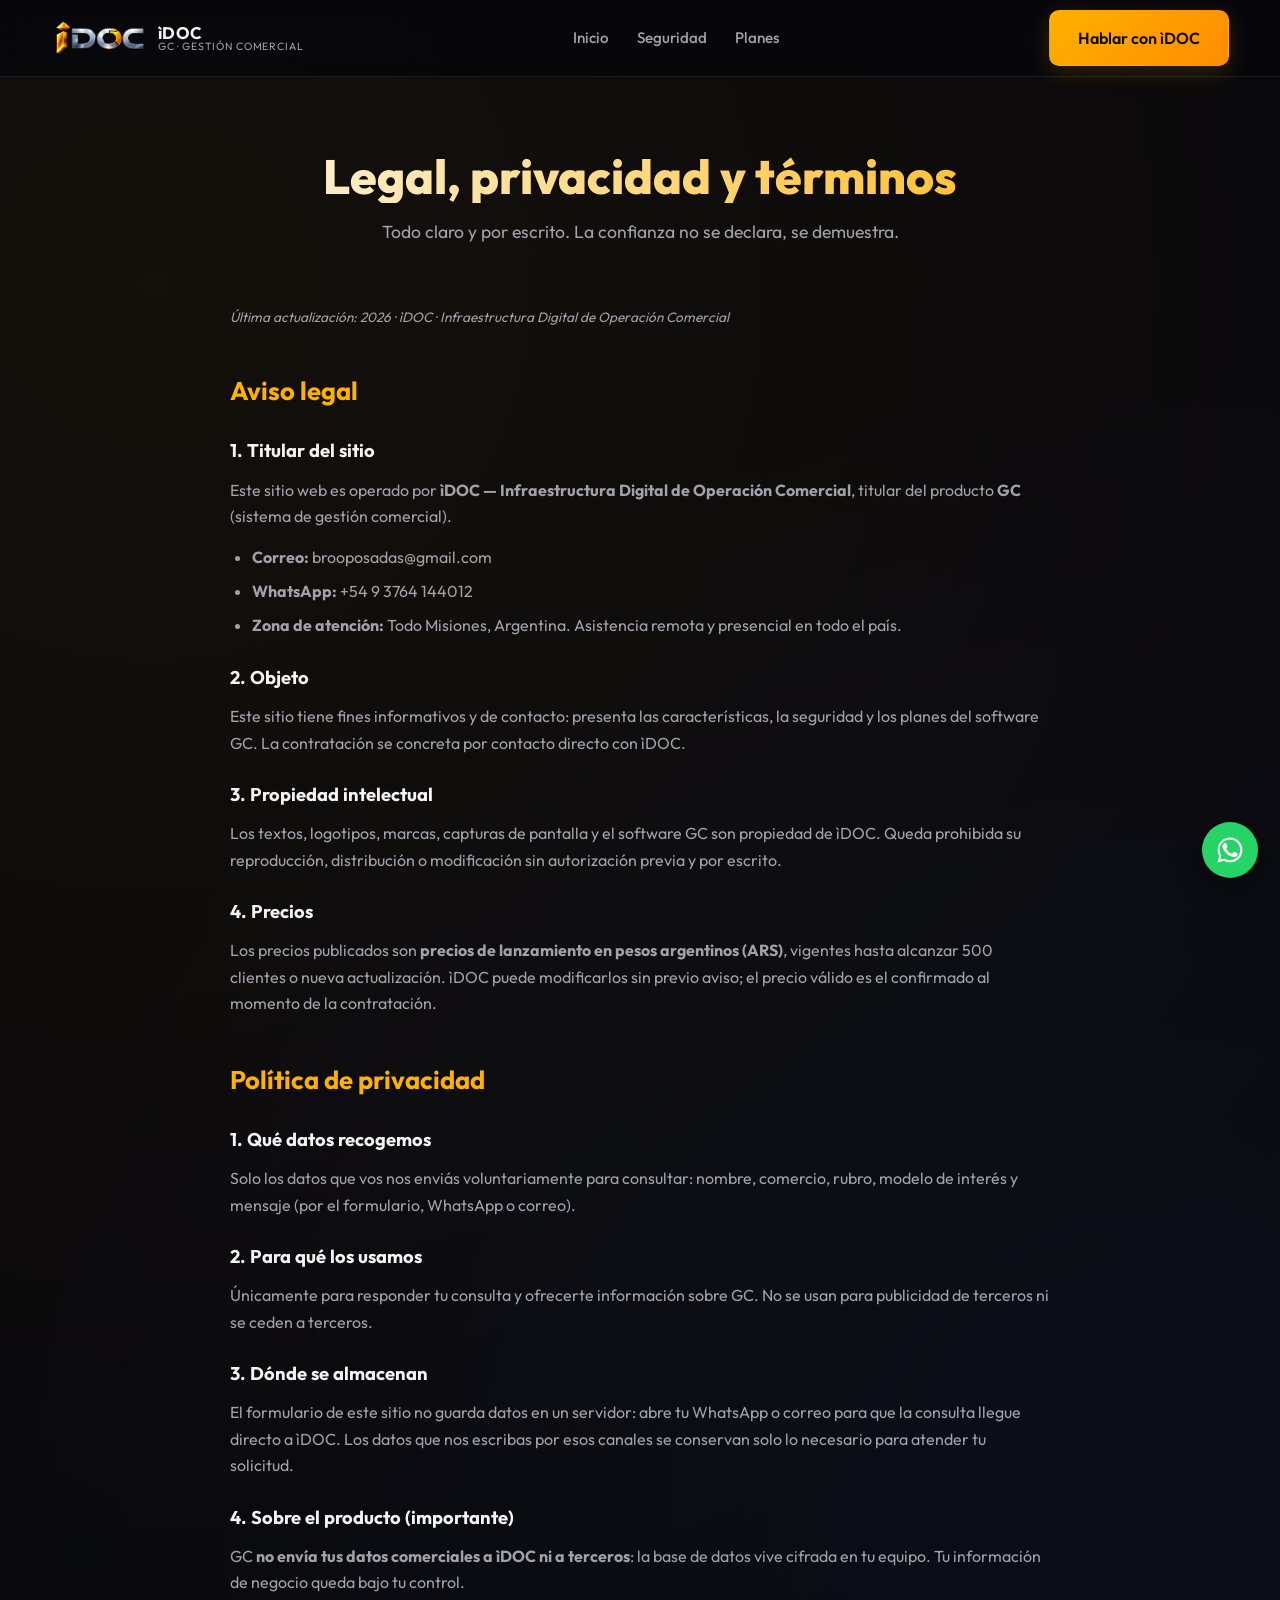
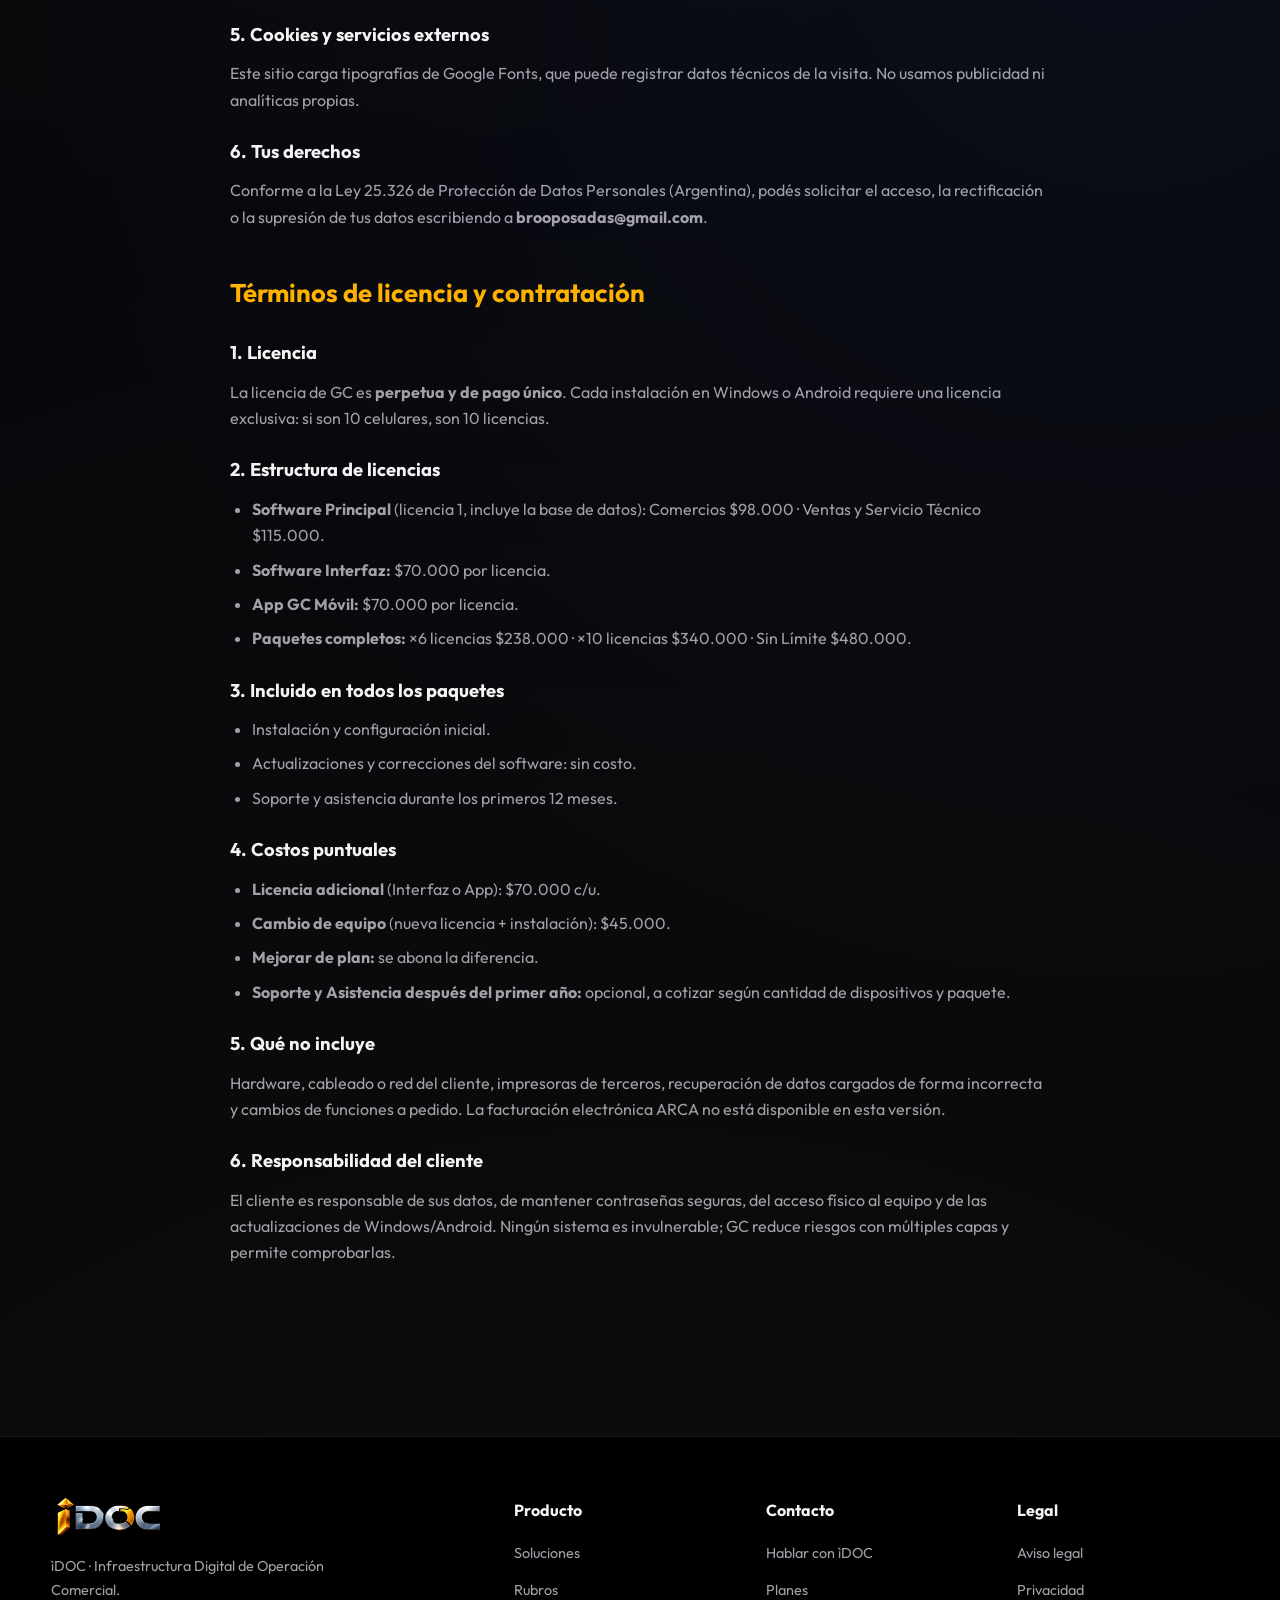
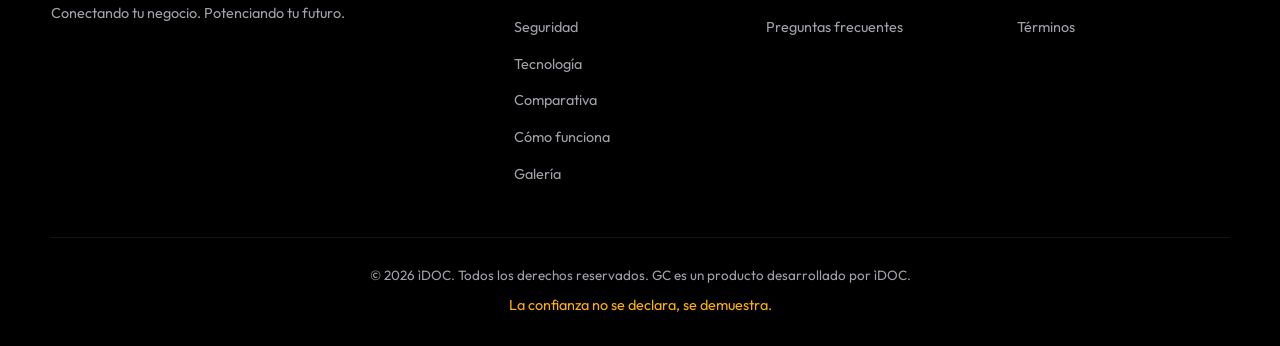
==== legal.html @ 0f0f1f3c "Divide el sitio en paginas, agrega legal/privacidad/terminos y lightbox" ====
<!DOCTYPE html>
<html lang="es">
<head>
<meta charset="UTF-8">
<meta name="viewport" content="width=device-width, initial-scale=1.0">
<title>Legal, privacidad y términos · ìDOC</title>
<meta name="description" content="Aviso legal, política de privacidad y términos de licencia de GC, el sistema de gestión comercial de ìDOC.">
<meta name="author" content="ìDOC">
<link rel="canonical" href="https://rsbroo.github.io/idoc-gc/legal.html">
<meta name="theme-color" content="#07070b">
<link rel="icon" type="image/png" href="assets/img/favicon.png">
<link rel="apple-touch-icon" href="assets/img/apple-touch-icon.png">
<link rel="preconnect" href="https://fonts.googleapis.com">
<link rel="preconnect" href="https://fonts.gstatic.com" crossorigin>
<link href="https://fonts.googleapis.com/css2?family=Outfit:wght@300;400;500;600;700;800&display=swap" rel="stylesheet">
<link rel="stylesheet" href="assets/css/styles.css">
</head>
<body>

<header id="header">
    <div class="container nav">
        <a href="index.html" class="brand" aria-label="ìDOC · GC">
            <img src="assets/img/logo-idoc-nav.png" alt="ìDOC">
            <span class="brand-txt"><b>ìDOC</b><span>GC · Gestión Comercial</span></span>
        </a>
        <nav class="nav-links">
            <a href="index.html">Inicio</a>
            <a href="seguridad.html">Seguridad</a>
            <a href="planes.html">Planes</a>
        </nav>
        <div class="nav-cta">
            <a href="planes.html#contacto" class="btn btn--dorado">Hablar con ìDOC</a>
            <button class="burger" id="burger" aria-label="Abrir menú">☰</button>
        </div>
    </div>
    <div class="container mobile-menu" id="mobileMenu">
        <a href="index.html">Inicio</a>
        <a href="seguridad.html">Seguridad</a>
        <a href="planes.html">Planes</a>
        <a href="planes.html#contacto">Contacto</a>
        <a href="legal.html">Legal</a>
    </div>
</header>

<!-- Page hero -->
<section class="page-hero">
    <div class="container">
        <h1>Legal, privacidad y términos</h1>
        <p>Todo claro y por escrito. La confianza no se declara, se demuestra.</p>
    </div>
</section>

<section class="section" style="padding-top:20px;">
    <div class="container">
        <div class="legal-body">

            <p class="updated">Última actualización: 2026 · ìDOC · Infraestructura Digital de Operación Comercial</p>

            <!-- Aviso legal -->
            <h2 id="aviso">Aviso legal</h2>
            <h3>1. Titular del sitio</h3>
            <p>Este sitio web es operado por <strong>ìDOC — Infraestructura Digital de Operación Comercial</strong>, titular del producto <strong>GC</strong> (sistema de gestión comercial).</p>
            <ul>
                <li><strong>Correo:</strong> brooposadas@gmail.com</li>
                <li><strong>WhatsApp:</strong> +54 9 3764 144012</li>
                <li><strong>Zona de atención:</strong> Todo Misiones, Argentina. Asistencia remota y presencial en todo el país.</li>
            </ul>

            <h3>2. Objeto</h3>
            <p>Este sitio tiene fines informativos y de contacto: presenta las características, la seguridad y los planes del software GC. La contratación se concreta por contacto directo con ìDOC.</p>

            <h3>3. Propiedad intelectual</h3>
            <p>Los textos, logotipos, marcas, capturas de pantalla y el software GC son propiedad de ìDOC. Queda prohibida su reproducción, distribución o modificación sin autorización previa y por escrito.</p>

            <h3>4. Precios</h3>
            <p>Los precios publicados son <strong>precios de lanzamiento en pesos argentinos (ARS)</strong>, vigentes hasta alcanzar 500 clientes o nueva actualización. ìDOC puede modificarlos sin previo aviso; el precio válido es el confirmado al momento de la contratación.</p>

            <!-- Privacidad -->
            <h2 id="privacidad">Política de privacidad</h2>
            <h3>1. Qué datos recogemos</h3>
            <p>Solo los datos que vos nos enviás voluntariamente para consultar: nombre, comercio, rubro, modelo de interés y mensaje (por el formulario, WhatsApp o correo).</p>

            <h3>2. Para qué los usamos</h3>
            <p>Únicamente para responder tu consulta y ofrecerte información sobre GC. No se usan para publicidad de terceros ni se ceden a terceros.</p>

            <h3>3. Dónde se almacenan</h3>
            <p>El formulario de este sitio no guarda datos en un servidor: abre tu WhatsApp o correo para que la consulta llegue directo a ìDOC. Los datos que nos escribas por esos canales se conservan solo lo necesario para atender tu solicitud.</p>

            <h3>4. Sobre el producto (importante)</h3>
            <p>GC <strong>no envía tus datos comerciales a ìDOC ni a terceros</strong>: la base de datos vive cifrada en tu equipo. Tu información de negocio queda bajo tu control.</p>

            <h3>5. Cookies y servicios externos</h3>
            <p>Este sitio carga tipografías de Google Fonts, que puede registrar datos técnicos de la visita. No usamos publicidad ni analíticas propias.</p>

            <h3>6. Tus derechos</h3>
            <p>Conforme a la Ley 25.326 de Protección de Datos Personales (Argentina), podés solicitar el acceso, la rectificación o la supresión de tus datos escribiendo a <strong>brooposadas@gmail.com</strong>.</p>

            <!-- Términos -->
            <h2 id="terminos">Términos de licencia y contratación</h2>
            <h3>1. Licencia</h3>
            <p>La licencia de GC es <strong>perpetua y de pago único</strong>. Cada instalación en Windows o Android requiere una licencia exclusiva: si son 10 celulares, son 10 licencias.</p>

            <h3>2. Estructura de licencias</h3>
            <ul>
                <li><strong>Software Principal</strong> (licencia 1, incluye la base de datos): Comercios $98.000 · Ventas y Servicio Técnico $115.000.</li>
                <li><strong>Software Interfaz:</strong> $70.000 por licencia.</li>
                <li><strong>App GC Móvil:</strong> $70.000 por licencia.</li>
                <li><strong>Paquetes completos:</strong> ×6 licencias $238.000 · ×10 licencias $340.000 · Sin Límite $480.000.</li>
            </ul>

            <h3>3. Incluido en todos los paquetes</h3>
            <ul>
                <li>Instalación y configuración inicial.</li>
                <li>Actualizaciones y correcciones del software: sin costo.</li>
                <li>Soporte y asistencia durante los primeros 12 meses.</li>
            </ul>

            <h3>4. Costos puntuales</h3>
            <ul>
                <li><strong>Licencia adicional</strong> (Interfaz o App): $70.000 c/u.</li>
                <li><strong>Cambio de equipo</strong> (nueva licencia + instalación): $45.000.</li>
                <li><strong>Mejorar de plan:</strong> se abona la diferencia.</li>
                <li><strong>Soporte y Asistencia después del primer año:</strong> opcional, a cotizar según cantidad de dispositivos y paquete.</li>
            </ul>

            <h3>5. Qué no incluye</h3>
            <p>Hardware, cableado o red del cliente, impresoras de terceros, recuperación de datos cargados de forma incorrecta y cambios de funciones a pedido. La facturación electrónica ARCA no está disponible en esta versión.</p>

            <h3>6. Responsabilidad del cliente</h3>
            <p>El cliente es responsable de sus datos, de mantener contraseñas seguras, del acceso físico al equipo y de las actualizaciones de Windows/Android. Ningún sistema es invulnerable; GC reduce riesgos con múltiples capas y permite comprobarlas.</p>

        </div>
    </div>
</section>

<!-- Footer -->
<footer>
    <div class="container">
        <div class="footer-grid">
            <div class="footer-brand">
                <img src="assets/img/logo-idoc-nav.png" alt="ìDOC">
                <p>ìDOC · Infraestructura Digital de Operación Comercial.<br>Conectando tu negocio. Potenciando tu futuro.</p>
                <div class="social-row" id="socialRowFooter"></div>
            </div>
            <div class="footer-links">
                <h4>Producto</h4>
                <ul>
                    <li><a href="index.html#soluciones">Soluciones</a></li>
                    <li><a href="index.html#rubros">Rubros</a></li>
                    <li><a href="seguridad.html">Seguridad</a></li>
                    <li><a href="seguridad.html#tecnologia">Tecnología</a></li>
                    <li><a href="index.html#comparativa">Comparativa</a></li>
                    <li><a href="seguridad.html#como-funciona">Cómo funciona</a></li>
                    <li><a href="seguridad.html#galeria">Galería</a></li>
                </ul>
            </div>
            <div class="footer-links">
                <h4>Contacto</h4>
                <ul>
                    <li><a href="planes.html#contacto">Hablar con ìDOC</a></li>
                    <li><a href="planes.html">Planes</a></li>
                    <li><a href="planes.html#faq">Preguntas frecuentes</a></li>
                </ul>
            </div>
            <div class="footer-links">
                <h4>Legal</h4>
                <ul>
                    <li><a href="legal.html">Aviso legal</a></li>
                    <li><a href="legal.html#privacidad">Privacidad</a></li>
                    <li><a href="legal.html#terminos">Términos</a></li>
                </ul>
            </div>
        </div>
        <div class="footer-bottom">
            <p>&copy; 2026 ìDOC. Todos los derechos reservados. GC es un producto desarrollado por ìDOC.</p>
            <p class="motto">La confianza no se declara, se demuestra.</p>
        </div>
    </div>
</footer>

<a class="wa-float" id="waFloat" href="https://wa.me/5493764144012" target="_blank" rel="noopener" aria-label="Contactar por WhatsApp">
    <svg viewBox="0 0 24 24"><path d="M17.47 14.38c-.3-.15-1.76-.87-2.03-.97-.27-.1-.47-.15-.67.15-.2.3-.77.97-.94 1.17-.17.2-.35.22-.65.07-.3-.15-1.26-.46-2.4-1.48-.89-.79-1.49-1.77-1.66-2.07-.17-.3-.02-.46.13-.61.13-.13.3-.35.45-.52.15-.17.2-.3.3-.5.1-.2.05-.37-.02-.52-.07-.15-.67-1.62-.92-2.22-.24-.58-.49-.5-.67-.51h-.57c-.2 0-.52.07-.79.37-.27.3-1.04 1.02-1.04 2.48s1.07 2.88 1.22 3.08c.15.2 2.1 3.2 5.08 4.49.71.31 1.26.49 1.69.63.71.23 1.36.2 1.87.12.57-.09 1.76-.72 2.01-1.41.25-.7.25-1.29.17-1.41-.07-.13-.27-.2-.57-.35z"/><path d="M12.04 2C6.58 2 2.13 6.45 2.13 11.91c0 1.75.46 3.45 1.32 4.95L2 22l5.28-1.38c1.45.79 3.08 1.21 4.76 1.21 5.46 0 9.91-4.45 9.91-9.91S17.5 2 12.04 2zm0 18.15c-1.53 0-3.03-.41-4.34-1.19l-.31-.18-3.13.82.84-3.05-.2-.32a8.22 8.22 0 01-1.22-4.32c0-4.54 3.7-8.24 8.24-8.24s8.24 3.7 8.24 8.24-3.7 8.24-8.24 8.24z"/></svg>
</a>
<button class="to-top" id="toTop" aria-label="Volver arriba">↑</button>

<script src="assets/js/main.js"></script>
</body>
</html>
---- assets/css/styles.css ----
:root {
        --obsidiana: #07070b;
        --obsidiana-2: #0d0d13;
        --card: rgba(20, 20, 27, 0.72);
        --card-2: rgba(28, 28, 37, 0.9);
        --dorado: #ffb100;
        --dorado-2: #ffc233;
        --ambar: #ff8c00;
        --plata: #c7c9d1;
        --plata-mut: #9aa0ad;
        --azul: #4a7dff;
        --texto: #f4f4f5;
        --texto-mut: #a1a1aa;
        --borde: rgba(255, 255, 255, 0.08);
        --borde-dorado: rgba(255, 177, 0, 0.3);
        --glow: rgba(255, 177, 0, 0.18);
        --trans: all .3s cubic-bezier(.25,.8,.25,1);
    }

    * { margin: 0; padding: 0; box-sizing: border-box; }
    html { scroll-behavior: smooth; }
    body {
        font-family: 'Outfit', system-ui, -apple-system, 'Segoe UI', Roboto, sans-serif;
        background: var(--obsidiana);
        color: var(--texto);
        line-height: 1.65;
        overflow-x: hidden;
        -webkit-font-smoothing: antialiased;
        background-image:
            radial-gradient(circle at 12% 8%, rgba(255,177,0,.05), transparent 45%),
            radial-gradient(circle at 88% 42%, rgba(74,125,255,.06), transparent 48%),
            radial-gradient(circle at 50% 110%, rgba(255,177,0,.04), transparent 55%);
    }
    a { text-decoration: none; color: inherit; }
    ul { list-style: none; }
    img { max-width: 100%; display: block; }
    section { scroll-margin-top: 84px; }

    .container { width: 92%; max-width: 1180px; margin: 0 auto; }
    .section { padding: 96px 0; }
    .section--tint { background: linear-gradient(180deg, transparent, rgba(255,177,0,.025), transparent); }

    .sec-head { text-align: center; max-width: 760px; margin: 0 auto 60px; }
    .sec-eyebrow {
        display: inline-block; font-size: .78rem; font-weight: 600; letter-spacing: .18em;
        text-transform: uppercase; color: var(--dorado); margin-bottom: 14px;
    }
    .sec-head h2 {
        font-size: clamp(1.9rem, 4vw, 2.7rem); font-weight: 800; line-height: 1.15; margin-bottom: 16px;
        background: linear-gradient(to right, #fff, var(--dorado));
        -webkit-background-clip: text; background-clip: text; -webkit-text-fill-color: transparent;
    }
    .sec-head p { color: var(--texto-mut); font-size: 1.12rem; }

    /* Botones */
    .btn {
        display: inline-flex; align-items: center; justify-content: center; gap: 10px;
        padding: 14px 28px; border-radius: 10px; font-weight: 600; font-size: 1rem;
        cursor: pointer; transition: var(--trans); border: 1px solid transparent; white-space: nowrap;
    }
    .btn--dorado {
        background: linear-gradient(135deg, var(--dorado), var(--ambar));
        color: #100c00; box-shadow: 0 6px 22px var(--glow);
    }
    .btn--dorado:hover { transform: translateY(-2px); box-shadow: 0 10px 28px rgba(255,177,0,.4); }
    .btn--ghost { background: transparent; color: var(--texto); border-color: var(--borde); backdrop-filter: blur(4px); }
    .btn--ghost:hover { border-color: var(--dorado); color: var(--dorado); background: rgba(255,177,0,.05); }
    .btn svg { width: 18px; height: 18px; }

    /* Header */
    header {
        position: fixed; inset: 0 0 auto 0; z-index: 1000;
        background: rgba(7,7,11,.82); backdrop-filter: blur(16px);
        border-bottom: 1px solid var(--borde); transition: var(--trans);
    }
    header.scrolled { background: rgba(7,7,11,.96); box-shadow: 0 6px 24px rgba(0,0,0,.5); }
    .nav { display: flex; align-items: center; justify-content: space-between; height: 76px; }
    .brand { display: flex; align-items: center; gap: 12px; }
    .brand img { height: 34px; width: auto; }
    .brand .brand-txt { display: flex; flex-direction: column; line-height: 1.05; }
    .brand .brand-txt b { font-size: 1.05rem; font-weight: 700; letter-spacing: .02em; }
    .brand .brand-txt span { font-size: .66rem; color: var(--texto-mut); letter-spacing: .08em; text-transform: uppercase; }

    .nav-links { display: flex; gap: 28px; }
    .nav-links a { font-size: .95rem; font-weight: 500; color: var(--texto-mut); transition: var(--trans); position: relative; }
    .nav-links a:hover { color: var(--dorado); }
    .nav-links a::after {
        content: ''; position: absolute; left: 0; bottom: -6px; width: 0; height: 2px;
        background: var(--dorado); transition: var(--trans);
    }
    .nav-links a:hover::after { width: 100%; }
    .nav-cta { display: flex; align-items: center; gap: 14px; }
    .burger { display: none; background: none; border: 1px solid var(--borde); color: var(--texto);
        width: 44px; height: 44px; border-radius: 10px; font-size: 1.3rem; cursor: pointer; }

    .mobile-menu { display: none; flex-direction: column; gap: 4px; padding: 14px 0 22px; border-top: 1px solid var(--borde); }
    .mobile-menu a { padding: 12px 4px; color: var(--texto-mut); font-weight: 500; border-bottom: 1px solid rgba(255,255,255,.04); }
    .mobile-menu a:hover { color: var(--dorado); }
    .mobile-menu.open { display: flex; }

    /* Hero */
    .hero { padding: 168px 0 72px; position: relative; }
    .hero-grid { display: grid; grid-template-columns: 1.05fr .95fr; gap: 48px; align-items: center; }
    .hero-eyebrow {
        display: inline-flex; align-items: center; gap: 10px; padding: 8px 16px; border-radius: 50px;
        background: rgba(255,177,0,.1); border: 1px solid rgba(255,177,0,.22);
        color: var(--dorado); font-size: .82rem; font-weight: 600; margin-bottom: 22px;
    }
    .hero-eyebrow .dot { width: 8px; height: 8px; border-radius: 50%; background: var(--dorado); box-shadow: 0 0 12px var(--dorado); }
    .hero h1 { font-size: clamp(2.4rem, 5.4vw, 3.9rem); font-weight: 800; line-height: 1.06; margin-bottom: 20px; letter-spacing: -.02em; }
    .hero h1 .accent { color: var(--dorado); }
    .hero p.lead { font-size: 1.18rem; color: var(--texto-mut); max-width: 92%; margin-bottom: 34px; }
    .hero-actions { display: flex; gap: 18px; flex-wrap: wrap; }
    .hero-proof { display: flex; gap: 22px; flex-wrap: wrap; margin-top: 34px; }
    .hero-proof .proof { display: flex; align-items: center; gap: 9px; font-size: .86rem; color: var(--plata-mut); }
    .hero-proof .proof svg { width: 17px; height: 17px; color: var(--dorado); flex: none; }

    /* Composición visual del hero */
    .hero-visual { position: relative; display: flex; justify-content: center; }
    .hero-visual::before {
        content: ''; position: absolute; width: 82%; height: 82%; top: 10%;
        background: radial-gradient(circle, var(--glow), transparent 68%); filter: blur(48px); z-index: 0;
    }
    .device-window {
        position: relative; z-index: 2; width: 100%; max-width: 520px; border-radius: 16px; overflow: hidden;
        background: #0c0c12; border: 1px solid var(--borde); box-shadow: 0 30px 70px rgba(0,0,0,.55);
    }
    .device-window .bar { display: flex; align-items: center; gap: 7px; padding: 12px 16px; background: #101017; border-bottom: 1px solid var(--borde); }
    .device-window .bar i { width: 11px; height: 11px; border-radius: 50%; display: block; }
    .device-window .bar i:nth-child(1) { background: #ff5f57; }
    .device-window .bar i:nth-child(2) { background: #febc2e; }
    .device-window .bar i:nth-child(3) { background: #28c840; }
    .device-window .bar span { margin-left: 10px; font-size: .72rem; color: var(--texto-mut); }
    .device-window .screen { background: #f6f6f6; }
    .device-window .screen img { width: 100%; height: auto; }

    .floating-phone {
        position: absolute; z-index: 3; right: -14px; bottom: -26px; width: 158px;
        border-radius: 26px; overflow: hidden; border: 1px solid var(--borde);
        background: #000; box-shadow: 0 24px 50px rgba(0,0,0,.6); transform: rotate(2deg);
    }
    .floating-phone img { width: 100%; height: auto; }
    .floating-badge {
        position: absolute; z-index: 4; top: -16px; left: -16px; width: 112px;
        filter: drop-shadow(0 10px 24px rgba(0,0,0,.6));
    }

    /* Pilares */
    .pillars { display: grid; grid-template-columns: repeat(4, 1fr); gap: 18px; margin-top: 34px; }
    .pillar {
        background: var(--card); backdrop-filter: blur(14px); border: 1px solid var(--borde);
        border-radius: 14px; padding: 28px 22px; text-align: center; transition: var(--trans);
    }
    .pillar:hover { transform: translateY(-5px); border-color: var(--borde-dorado); background: var(--card-2); }
    .pillar .ico {
        width: 52px; height: 52px; margin: 0 auto 14px; border-radius: 14px; display: grid; place-items: center;
        background: rgba(255,177,0,.1); border: 1px solid rgba(255,177,0,.2); color: var(--dorado);
    }
    .pillar .ico svg { width: 26px; height: 26px; }
    .pillar h3 { color: var(--dorado); font-size: 1.12rem; margin-bottom: 8px; }
    .pillar p { font-size: .88rem; color: var(--texto-mut); }

    /* Por qué ìDOC */
    .why-grid { display: grid; grid-template-columns: 1fr 1fr; gap: 48px; align-items: center; }
    .why-brand img { width: 100%; max-width: 460px; margin: 0 auto; filter: drop-shadow(0 18px 40px rgba(0,0,0,.55)); }
    .why-list { display: grid; gap: 16px; }
    .why-item {
        display: flex; gap: 16px; padding: 20px; border-radius: 14px; background: var(--card);
        border: 1px solid var(--borde); transition: var(--trans);
    }
    .why-item:hover { border-color: var(--borde-dorado); }
    .why-item .n { flex: none; width: 40px; height: 40px; border-radius: 10px; display: grid; place-items: center;
        background: rgba(255,177,0,.12); color: var(--dorado); font-weight: 700; }
    .why-item h4 { font-size: 1.05rem; margin-bottom: 4px; }
    .why-item p { color: var(--texto-mut); font-size: .93rem; }

    /* Soluciones */
    .sol-grid { display: grid; grid-template-columns: repeat(2, 1fr); gap: 24px; }
    .sol-card {
        background: var(--card); border: 1px solid var(--borde); border-radius: 18px; overflow: hidden;
        display: flex; flex-direction: column; transition: var(--trans);
    }
    .sol-card:hover { border-color: var(--borde-dorado); transform: translateY(-4px); box-shadow: 0 18px 40px rgba(0,0,0,.35); }
    .sol-media { background: #0c0c12; border-bottom: 1px solid var(--borde); position: relative; }
    .sol-media img { width: 100%; height: 210px; object-fit: cover; object-position: top; }
    .sol-media.phone { display: flex; justify-content: center; padding-top: 16px; }
    .sol-media.phone img { width: auto; height: 290px; object-fit: contain; object-position: center; }
    .sol-media .tag { position: absolute; top: 12px; left: 12px; z-index: 2; }
    .sol-body { padding: 26px 26px 28px; display: flex; flex-direction: column; gap: 14px; flex: 1; }
    .sol-body h3 { font-size: 1.4rem; }
    .sol-body .sub { color: var(--plata-mut); font-size: .95rem; }
    .sol-body ul { display: grid; gap: 8px; }
    .sol-body ul li { display: flex; align-items: flex-start; gap: 9px; color: var(--texto-mut); font-size: .9rem; }
    .sol-body ul li::before { content: '✓'; color: var(--dorado); font-weight: 700; flex: none; }
    .tag {
        display: inline-block; padding: 5px 12px; border-radius: 50px; font-size: .7rem; font-weight: 600;
        letter-spacing: .05em; background: rgba(7,7,11,.8); color: var(--dorado); border: 1px solid var(--borde-dorado);
    }

    .callout {
        margin-top: 30px; padding: 26px 30px; border-radius: 16px; text-align: center;
        background: rgba(255,177,0,.06); border: 1px solid rgba(255,177,0,.22);
    }
    .callout p { font-size: 1.08rem; color: var(--texto); }
    .callout strong { color: var(--dorado); }

    /* Seguridad */
    .sec-grid { display: grid; grid-template-columns: repeat(3, 1fr); gap: 18px; }
    .sec-card {
        background: var(--card); border: 1px solid var(--borde); border-radius: 14px; padding: 26px; transition: var(--trans);
    }
    .sec-card:hover { border-color: var(--borde-dorado); background: var(--card-2); }
    .sec-card .q { display: flex; align-items: center; gap: 10px; font-size: 1.05rem; font-weight: 600; margin-bottom: 12px; }
    .sec-card .q .ico { flex: none; width: 34px; height: 34px; border-radius: 9px; display: grid; place-items: center;
        background: rgba(255,177,0,.12); color: var(--dorado); }
    .sec-card .q .ico svg { width: 18px; height: 18px; }
    .sec-card .ans { color: var(--texto-mut); font-size: .9rem; margin-bottom: 14px; }
    .sec-card .ans strong { color: var(--texto); font-weight: 600; }
    .sec-card .proof {
        background: rgba(255,177,0,.05); border-left: 3px solid var(--dorado); padding: 10px 14px;
        font-size: .84rem; color: var(--texto); border-radius: 0 8px 8px 0;
    }
    .sec-card .proof b { color: var(--dorado); font-weight: 600; }
    .sec-grid .span-2 { grid-column: span 2; }
    .sec-grid .span-3 { grid-column: span 3; }

    .privacy {
        margin-top: 26px; padding: 34px 34px; border-radius: 18px; background: var(--card);
        border: 1px solid var(--borde); text-align: center;
    }
    .privacy h3 { color: var(--dorado); margin-bottom: 14px; font-size: 1.3rem; }
    .privacy p { color: var(--texto-mut); max-width: 820px; margin: 0 auto; font-size: 1.06rem; }

    /* Tecnología */
    .tech { width: 100%; border-collapse: collapse; background: var(--card); border-radius: 16px;
        overflow: hidden; border: 1px solid var(--borde); }
    .tech th, .tech td { padding: 20px 24px; text-align: left; border-bottom: 1px solid var(--borde); vertical-align: top; }
    .tech th { background: rgba(255,177,0,.1); color: var(--dorado); font-weight: 600; width: 26%; white-space: nowrap; }
    .tech td { color: var(--texto-mut); }
    .tech tr:last-child th, .tech tr:last-child td { border-bottom: none; }

    /* Cómo funciona */
    .steps { display: grid; grid-template-columns: repeat(5, 1fr); gap: 18px; counter-reset: step; }
    .step { background: var(--card); border: 1px solid var(--borde); border-radius: 14px; padding: 26px 20px; position: relative; transition: var(--trans); }
    .step:hover { border-color: var(--borde-dorado); transform: translateY(-4px); }
    .step .num {
        width: 44px; height: 44px; border-radius: 50%; display: grid; place-items: center; margin-bottom: 14px;
        background: linear-gradient(135deg, var(--dorado), var(--ambar)); color: #100c00; font-weight: 800; font-size: 1.1rem;
    }
    .step h4 { font-size: 1rem; margin-bottom: 8px; }
    .step p { color: var(--texto-mut); font-size: .88rem; }

    /* Galería */
    .gallery-desktop { display: grid; grid-template-columns: repeat(3, 1fr); gap: 18px; }
    .shot { position: relative; border-radius: 14px; overflow: hidden; border: 1px solid var(--borde); background: #0c0c12; transition: var(--trans); }
    .shot:hover { transform: translateY(-4px); border-color: var(--borde-dorado); }
    .shot img { width: 100%; height: auto; display: block; }
    .gallery-mobile { display: flex; gap: 16px; overflow-x: auto; padding: 6px 2px 20px; scrollbar-width: thin; scrollbar-color: var(--dorado) transparent; }
    .gallery-mobile .shot { flex: none; width: 168px; }
    .gallery-mobile .shot img { width: 100%; height: auto; }

    /* Planes */
    .price-grid { display: grid; grid-template-columns: repeat(3, 1fr); gap: 26px; align-items: stretch; }
    .price-card {
        background: var(--card); border: 1px solid var(--borde); border-radius: 18px; padding: 36px 30px;
        display: flex; flex-direction: column; text-align: center; position: relative; transition: var(--trans);
    }
    .price-card.featured { border-color: var(--dorado); background: linear-gradient(180deg, rgba(255,177,0,.06), var(--card) 55%); }
    .price-card.featured .ribbon {
        position: absolute; top: -13px; left: 50%; transform: translateX(-50%); background: var(--dorado);
        color: #100c00; padding: 5px 16px; border-radius: 20px; font-weight: 700; font-size: .74rem; letter-spacing: .04em;
    }
    .price-card h3 { font-size: 1.35rem; margin-bottom: 6px; }
    .price-card .edition { color: var(--plata-mut); font-size: .86rem; margin-bottom: 20px; }
    .price-card .price { font-size: 2rem; font-weight: 800; color: var(--dorado); margin-bottom: 4px; }
    .price-card .price-note { font-size: .82rem; color: var(--texto-mut); margin-bottom: 24px; }
    .price-card ul { text-align: left; margin-bottom: 30px; display: grid; gap: 12px; flex: 1; }
    .price-card ul li { display: flex; align-items: flex-start; gap: 10px; color: var(--texto-mut); font-size: .9rem; }
    .price-card ul li::before { content: '✓'; color: var(--dorado); font-weight: 700; flex: none; }
    .price-foot { text-align: center; color: var(--texto-mut); font-size: .84rem; margin-top: 26px; }

    /* FAQ */
    .faq { max-width: 820px; margin: 0 auto; }
    .faq-item { background: var(--card); border: 1px solid var(--borde); border-radius: 12px; margin-bottom: 14px; overflow: hidden; }
    .faq-item summary {
        padding: 20px 24px; font-weight: 600; cursor: pointer; list-style: none;
        display: flex; justify-content: space-between; align-items: center; transition: var(--trans);
    }
    .faq-item summary::-webkit-details-marker { display: none; }
    .faq-item summary::after { content: '+'; color: var(--dorado); font-size: 1.6rem; line-height: 1; transition: var(--trans); }
    .faq-item[open] summary::after { transform: rotate(45deg); }
    .faq-item[open] summary { color: var(--dorado); }
    .faq-content { padding: 0 24px 22px; color: var(--texto-mut); }

    /* Contacto */
    .contact-grid { display: grid; grid-template-columns: 1fr 1fr; gap: 40px; align-items: start; }
    .form { display: grid; gap: 16px; }
    .form-row { display: grid; grid-template-columns: 1fr 1fr; gap: 16px; }
    .field { display: flex; flex-direction: column; gap: 7px; }
    .field label { font-size: .85rem; font-weight: 500; color: var(--plata); }
    .field input, .field select, .field textarea {
        background: var(--card); border: 1px solid var(--borde); border-radius: 10px; padding: 13px 15px;
        color: var(--texto); font-family: inherit; font-size: .95rem; transition: var(--trans); width: 100%;
    }
    .field input:focus, .field select:focus, .field textarea:focus { outline: none; border-color: var(--dorado); }
    .field textarea { min-height: 120px; resize: vertical; }
    .form-note { font-size: .8rem; color: var(--texto-mut); }

    .contact-side { display: grid; gap: 16px; }
    .contact-card { background: var(--card); border: 1px solid var(--borde); border-radius: 14px; padding: 22px; display: flex; gap: 16px; align-items: flex-start; }
    .contact-card .ico { flex: none; width: 44px; height: 44px; border-radius: 12px; display: grid; place-items: center;
        background: rgba(255,177,0,.12); color: var(--dorado); }
    .contact-card .ico svg { width: 22px; height: 22px; }
    .contact-card h4 { font-size: .95rem; margin-bottom: 3px; }
    .contact-card p { color: var(--texto-mut); font-size: .9rem; word-break: break-word; }
    .contact-card a { color: var(--dorado); }
    .contact-card a:hover { text-decoration: underline; }
    .social-row { display: flex; gap: 10px; margin-top: 12px; flex-wrap: wrap; }
    .social-link { width: 42px; height: 42px; border-radius: 11px; display: grid; place-items: center;
        background: rgba(255,177,0,.1); border: 1px solid var(--borde); color: var(--texto-mut); transition: var(--trans); }
    .social-link:hover { color: var(--dorado); border-color: var(--borde-dorado); transform: translateY(-2px); }
    .social-link svg { width: 20px; height: 20px; }

    /* Footer */
    footer { background: #000; border-top: 1px solid var(--borde); padding: 60px 0 28px; }
    .footer-grid { display: grid; grid-template-columns: 2fr 1fr 1fr; gap: 40px; margin-bottom: 40px; }
    .footer-brand img { height: 40px; margin-bottom: 18px; }
    .footer-brand p { color: var(--texto-mut); max-width: 320px; font-size: .9rem; }
    .footer-links h4 { margin-bottom: 16px; font-size: 1rem; }
    .footer-links ul li { margin-bottom: 10px; }
    .footer-links ul li a { color: var(--texto-mut); transition: var(--trans); font-size: .9rem; }
    .footer-links ul li a:hover { color: var(--dorado); }
    .footer-bottom { text-align: center; padding-top: 26px; border-top: 1px solid var(--borde); color: var(--texto-mut); font-size: .84rem; }
    .footer-bottom .motto { color: var(--dorado); font-size: .9rem; margin-top: 8px; }

    /* Rubros */
    .rubros { display: flex; flex-wrap: wrap; gap: 12px; justify-content: center; max-width: 900px; margin: 0 auto; }
    .rubro-chip { padding: 12px 22px; border-radius: 50px; background: var(--card); border: 1px solid var(--borde);
        color: var(--plata); font-weight: 500; font-size: .95rem; transition: var(--trans); }
    .rubro-chip:hover { border-color: var(--borde-dorado); color: var(--dorado); transform: translateY(-2px); }

    /* Comparativa */
    .table-wrap { overflow-x: auto; border-radius: 16px; }
    .compare { width: 100%; border-collapse: collapse; background: var(--card); border: 1px solid var(--borde);
        border-radius: 16px; overflow: hidden; min-width: 660px; }
    .compare th, .compare td { padding: 16px 18px; text-align: left; border-bottom: 1px solid var(--borde); vertical-align: top; }
    .compare thead th { background: rgba(255,177,0,.08); color: var(--plata); font-weight: 600; font-size: .88rem; }
    .compare tbody th { color: var(--texto-mut); font-weight: 500; font-size: .86rem; width: 20%; }
    .compare td { color: var(--texto-mut); font-size: .9rem; }
    .compare td.gc { color: var(--dorado); background: rgba(255,177,0,.05); font-weight: 600; }
    .compare thead th.gc { color: var(--dorado); }
    .compare tr:last-child td, .compare tr:last-child th { border-bottom: none; }

    /* WhatsApp flotante + volver arriba */
    .wa-float { position: fixed; right: 22px; bottom: 22px; z-index: 1100; width: 56px; height: 56px; border-radius: 50%;
        background: #25d366; display: grid; place-items: center; box-shadow: 0 8px 26px rgba(0,0,0,.45); transition: var(--trans); }
    .wa-float:hover { transform: translateY(-3px) scale(1.05); }
    .wa-float svg { width: 30px; height: 30px; fill: #fff; }
    .to-top { position: fixed; right: 27px; bottom: 92px; z-index: 1090; width: 44px; height: 44px; border-radius: 50%;
        background: var(--card-2); border: 1px solid var(--borde); color: var(--texto-mut); display: grid; place-items: center;
        cursor: pointer; opacity: 0; pointer-events: none; transition: var(--trans); font-size: 1.1rem; }
    .to-top.show { opacity: 1; pointer-events: auto; }
    .to-top:hover { color: var(--dorado); border-color: var(--borde-dorado); }

    /* Planes: ediciones, paquetes y condiciones */
    .launch-badge { display: inline-block; margin-top: 12px; padding: 7px 16px; border-radius: 50px;
        background: rgba(255,177,0,.12); border: 1px solid rgba(255,177,0,.3); color: var(--dorado); font-size: .82rem; font-weight: 600; }
    .editions-grid { display: grid; grid-template-columns: repeat(2, 1fr); gap: 26px; max-width: 900px; margin: 0 auto 8px; }
    .app-addon { margin: 4px 0 18px; padding: 10px 14px; border-radius: 10px; background: rgba(255,177,0,.06);
        border: 1px dashed rgba(255,177,0,.3); color: var(--texto-mut); font-size: .88rem; }
    .app-addon strong { color: var(--dorado); }
    .conditions { display: grid; grid-template-columns: repeat(4, 1fr); gap: 14px; margin-top: 34px; }
    .cond-item { background: var(--card); border: 1px solid var(--borde); border-radius: 12px; padding: 16px;
        display: flex; flex-direction: column; gap: 4px; }
    .cond-item b { color: var(--dorado); font-size: .92rem; }
    .cond-item span { color: var(--texto-mut); font-size: .82rem; line-height: 1.4; }

    /* Reveal */
    .reveal { opacity: 0; transform: translateY(26px); transition: opacity .6s ease, transform .6s ease; }
    .reveal.visible { opacity: 1; transform: none; }

    /* Responsive */
    @media (max-width: 992px) {
        .hero-grid, .why-grid, .contact-grid { grid-template-columns: 1fr; }
        .hero { padding-top: 140px; }
        .hero p.lead { max-width: 100%; }
        .why-brand { order: -1; }
        .pillars { grid-template-columns: repeat(2, 1fr); }
        .sec-grid { grid-template-columns: repeat(2, 1fr); }
        .sec-grid .span-2, .sec-grid .span-3 { grid-column: span 2; }
        .steps { grid-template-columns: repeat(2, 1fr); }
        .steps .step:last-child { grid-column: span 2; }
        .gallery-desktop { grid-template-columns: repeat(2, 1fr); }
        .price-grid { grid-template-columns: 1fr; max-width: 460px; margin: 0 auto; }
        .editions-grid { grid-template-columns: 1fr; max-width: 460px; }
        .conditions { grid-template-columns: repeat(2, 1fr); }
        .footer-grid { grid-template-columns: 1fr; gap: 28px; }
    }
    @media (max-width: 768px) {
        .nav-links, .nav-cta .btn { display: none; }
        .burger { display: block; }
        .hero h1 { font-size: 2.4rem; }
        .hero-visual { margin-top: 10px; }
        .floating-phone { width: 126px; right: -6px; }
        .floating-badge { width: 88px; }
        .pillars { grid-template-columns: 1fr; }
        .sol-grid, .sec-grid, .gallery-desktop { grid-template-columns: 1fr; }
        .conditions { grid-template-columns: 1fr; }
        .sec-grid .span-2, .sec-grid .span-3 { grid-column: span 1; }
        .steps { grid-template-columns: 1fr; }
        .steps .step:last-child { grid-column: span 1; }
        .form-row { grid-template-columns: 1fr; }
        .tech th, .tech td { display: block; width: 100%; }
        .tech th { padding-bottom: 6px; }
        .tech td { padding-top: 6px; }
        .tech tr { display: block; border-bottom: 1px solid var(--borde); }
        .section { padding: 70px 0; }
    }

/* ── Navegación activa ─────────────────────────────────────────── */
.nav-links a.active { color: var(--dorado); }
.nav-links a.active::after { width: 100%; }

/* ── Lightbox ──────────────────────────────────────────────────── */
.lightbox { position: fixed; inset: 0; z-index: 2000; background: rgba(0,0,0,.88);
    display: flex; align-items: center; justify-content: center; padding: 30px;
    cursor: zoom-out; opacity: 0; pointer-events: none; transition: opacity .25s ease; }
.lightbox.open { opacity: 1; pointer-events: auto; }
.lightbox img { max-width: 92vw; max-height: 88vh; border-radius: 10px;
    border: 1px solid var(--borde); box-shadow: 0 30px 80px rgba(0,0,0,.6); }
.lightbox .lb-close { position: absolute; top: 20px; right: 26px; width: 46px; height: 46px;
    border-radius: 50%; background: rgba(255,255,255,.08); border: 1px solid var(--borde);
    color: #fff; font-size: 1.4rem; cursor: pointer; display: grid; place-items: center; }
.lightbox .lb-close:hover { color: var(--dorado); border-color: var(--borde-dorado); }

/* Imágenes clicables */
.shot img, .sol-media img, .device-window img, .floating-phone img, .why-brand img { cursor: zoom-in; }

/* ── Footer con columna Legal ──────────────────────────────────── */
.footer-grid { grid-template-columns: 2fr 1fr 1fr 1fr; }
@media (max-width: 992px) { .footer-grid { grid-template-columns: 1fr; } }

/* ── Página interna (hero chico) ───────────────────────────────── */
.page-hero { padding: 150px 0 40px; text-align: center; }
.page-hero h1 { font-size: clamp(2rem, 4.5vw, 3rem); font-weight: 800; line-height: 1.1; margin-bottom: 14px;
    background: linear-gradient(to right, #fff, var(--dorado)); -webkit-background-clip: text;
    background-clip: text; -webkit-text-fill-color: transparent; }
.page-hero p { color: var(--texto-mut); max-width: 720px; margin: 0 auto; font-size: 1.1rem; }

/* ── Página legal ──────────────────────────────────────────────── */
.legal-body { max-width: 820px; margin: 0 auto; padding-bottom: 60px; }
.legal-body h2 { font-size: 1.6rem; color: var(--dorado); margin: 42px 0 14px; }
.legal-body h3 { font-size: 1.15rem; color: var(--texto); margin: 24px 0 10px; }
.legal-body p { color: var(--texto-mut); margin-bottom: 14px; }
.legal-body ul { list-style: disc; padding-left: 22px; margin-bottom: 14px; color: var(--texto-mut); }
.legal-body ul li { margin-bottom: 8px; }
.legal-body .updated { color: var(--texto-mut); font-size: .85rem; font-style: italic; margin-bottom: 30px; }

/* ── CTA de cierre ─────────────────────────────────────────────── */
.cta-band { margin-top: 60px; padding: 44px 30px; border-radius: 20px; text-align: center;
    background: linear-gradient(135deg, rgba(255,177,0,.12), rgba(255,177,0,.03));
    border: 1px solid rgba(255,177,0,.25); }
.cta-band h3 { font-size: 1.7rem; margin-bottom: 10px; }
.cta-band p { color: var(--texto-mut); margin-bottom: 24px; }
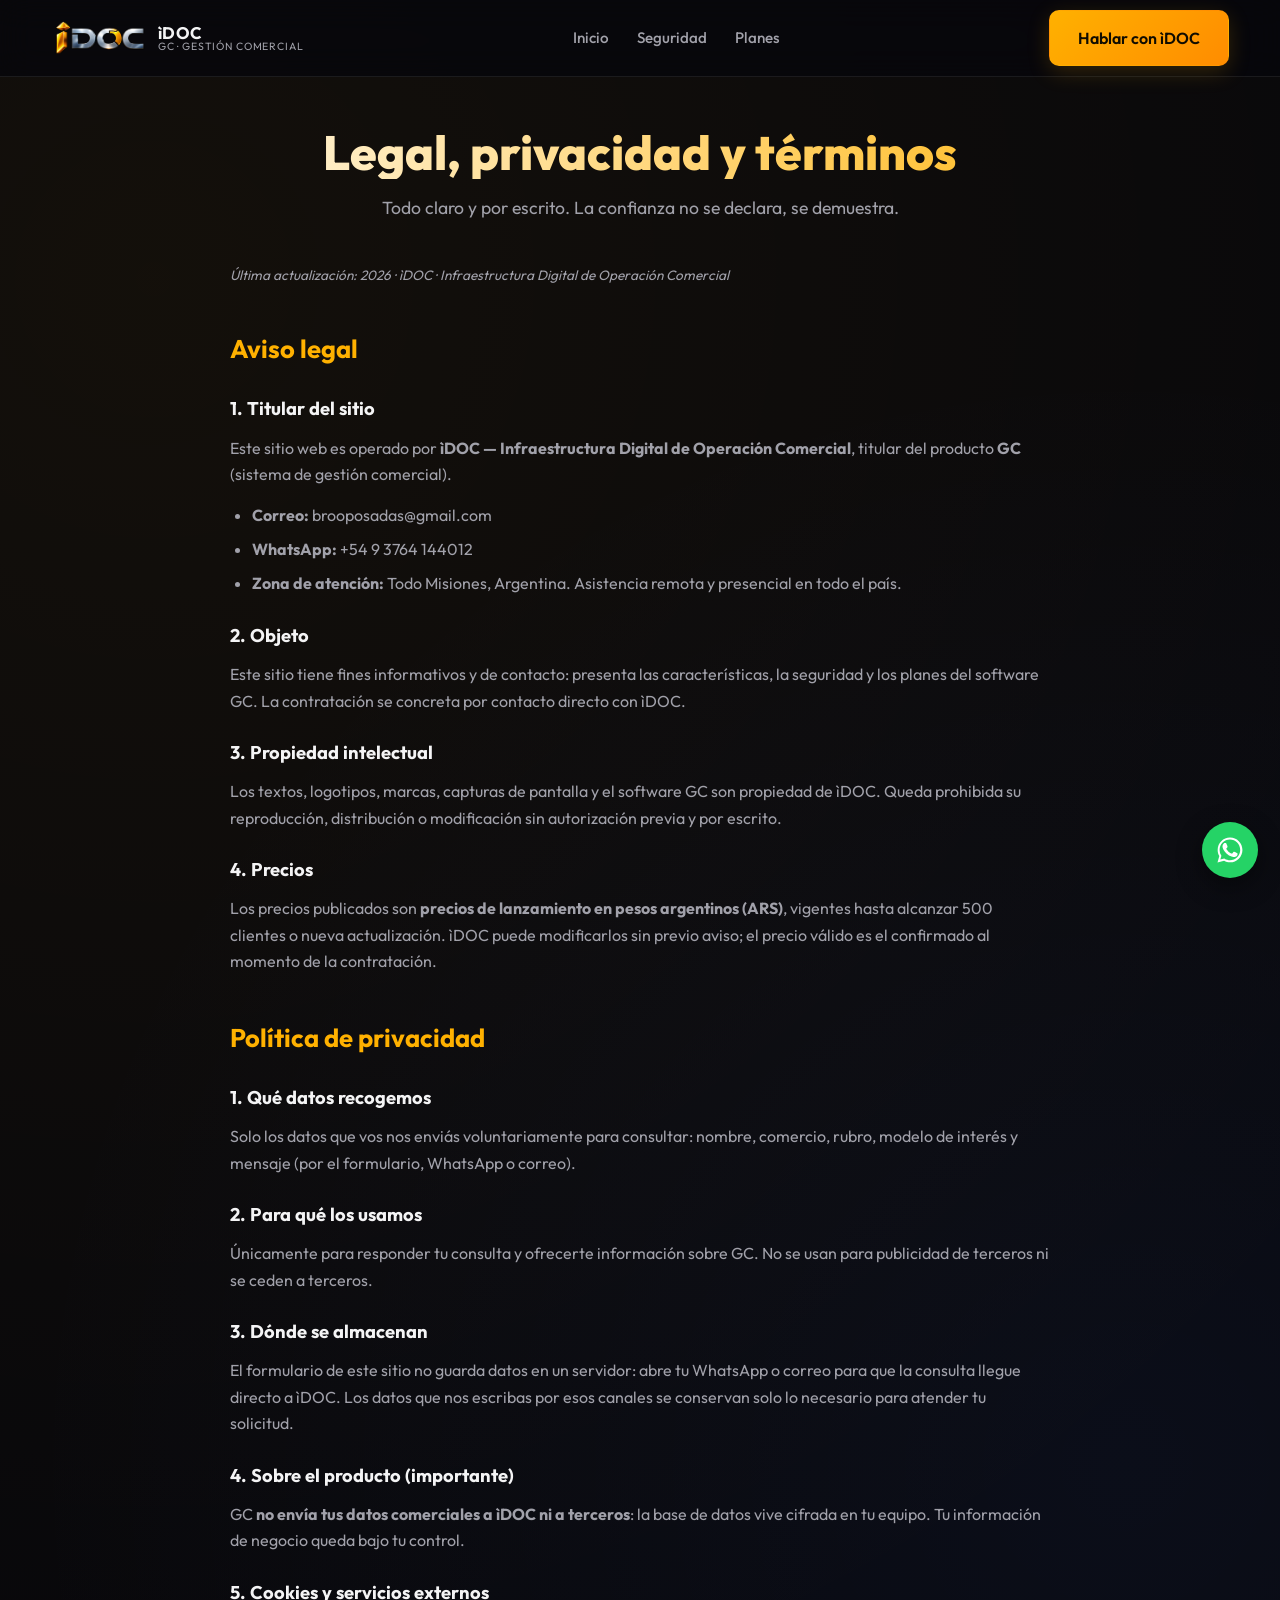
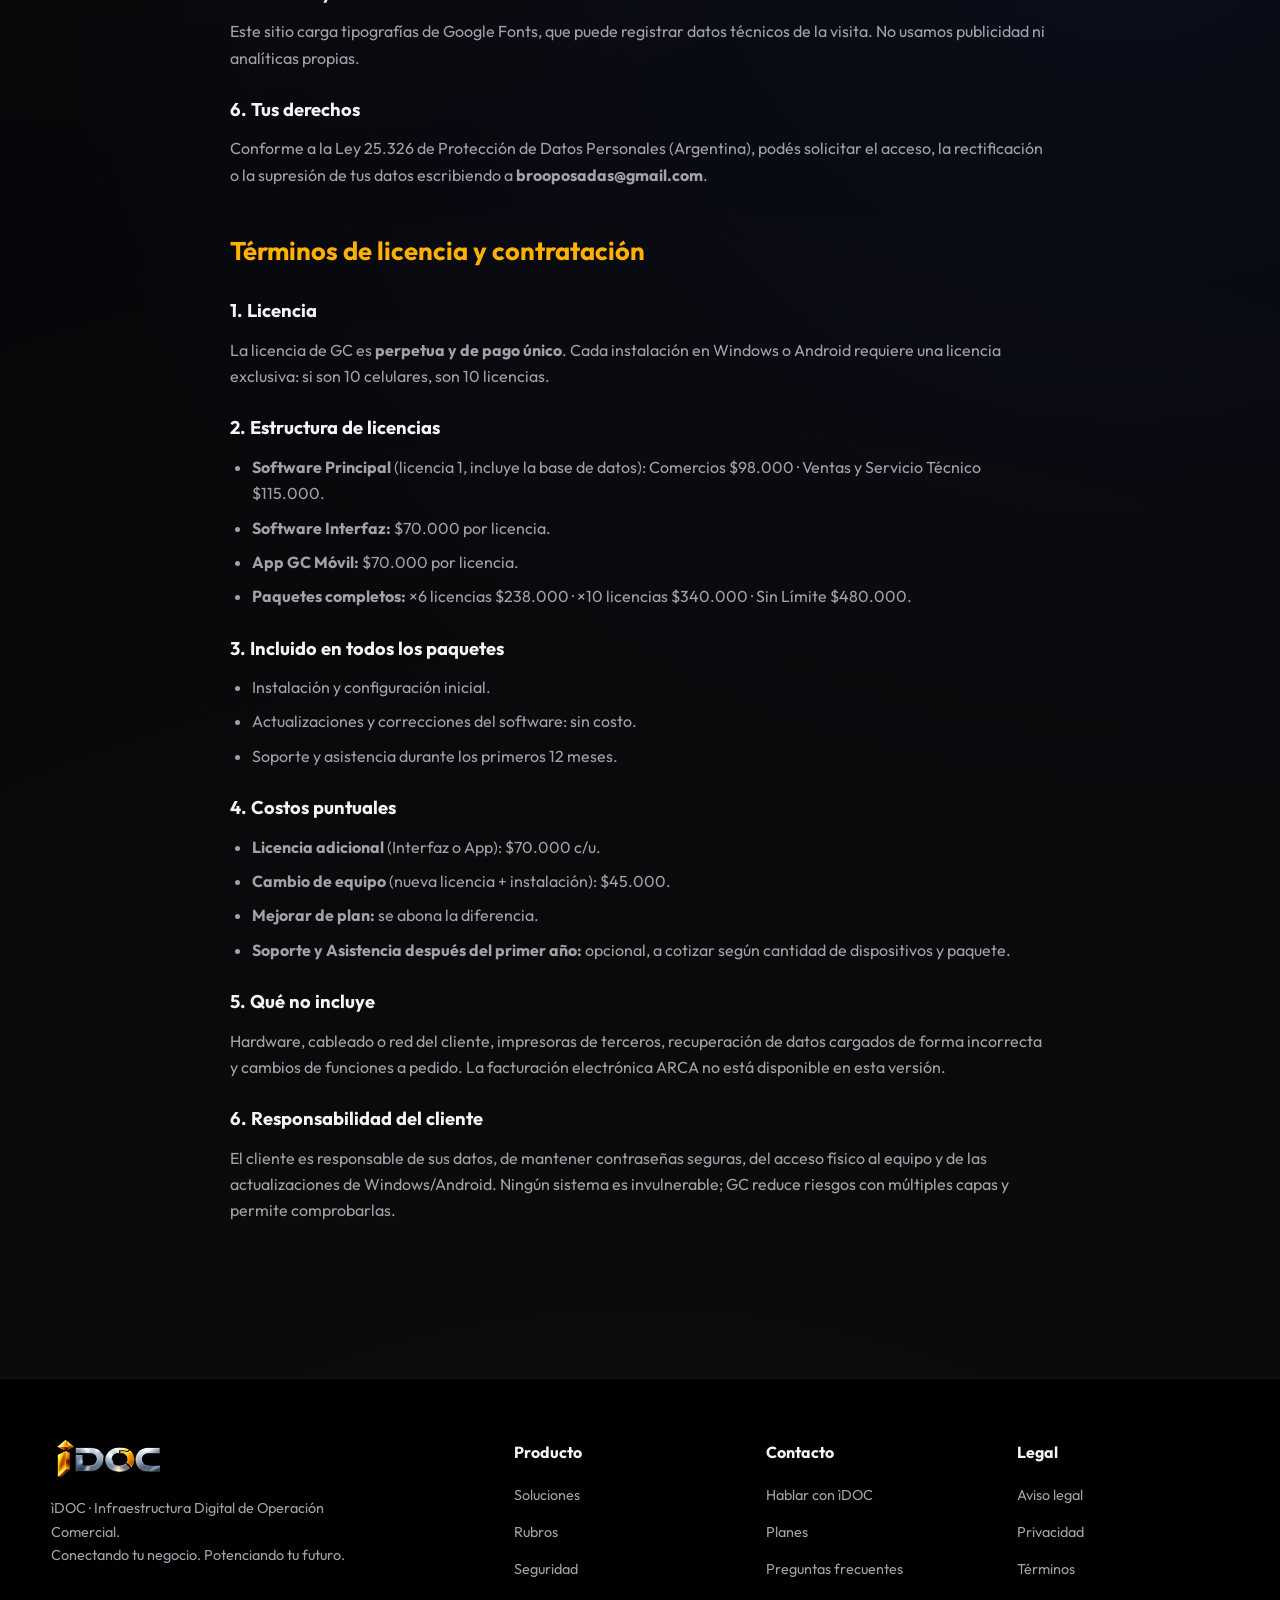
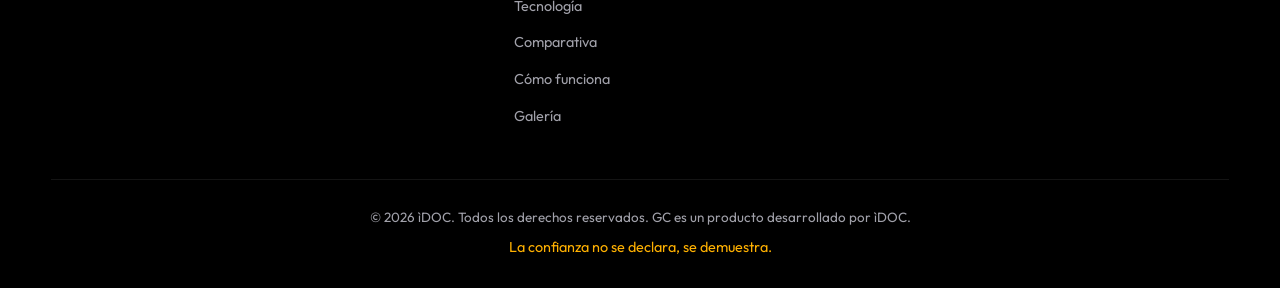
==== commit fe1dc7dd: "Corrige visibilidad del contenido y carga de imagenes (reveal a prueba de fallos)" ====
--- a/legal.html
+++ b/legal.html
@@ -13,7 +13,7 @@
 <link rel="preconnect" href="https://fonts.googleapis.com">
 <link rel="preconnect" href="https://fonts.gstatic.com" crossorigin>
 <link href="https://fonts.googleapis.com/css2?family=Outfit:wght@300;400;500;600;700;800&display=swap" rel="stylesheet">
-<link rel="stylesheet" href="assets/css/styles.css">
+<link rel="stylesheet" href="assets/css/styles.css?v=2">
 </head>
 <body>
 
@@ -183,6 +183,6 @@
 </a>
 <button class="to-top" id="toTop" aria-label="Volver arriba">↑</button>
 
-<script src="assets/js/main.js"></script>
+<script src="assets/js/main.js?v=2"></script>
 </body>
 </html>
--- a/assets/css/styles.css
+++ b/assets/css/styles.css
@@ -37,10 +37,10 @@
     section { scroll-margin-top: 84px; }
 
     .container { width: 92%; max-width: 1180px; margin: 0 auto; }
-    .section { padding: 96px 0; }
+    .section { padding: 80px 0; }
     .section--tint { background: linear-gradient(180deg, transparent, rgba(255,177,0,.025), transparent); }
 
-    .sec-head { text-align: center; max-width: 760px; margin: 0 auto 60px; }
+    .sec-head { text-align: center; max-width: 760px; margin: 0 auto 46px; }
     .sec-eyebrow {
         display: inline-block; font-size: .78rem; font-weight: 600; letter-spacing: .18em;
         text-transform: uppercase; color: var(--dorado); margin-bottom: 14px;
@@ -375,9 +375,9 @@
     .cond-item b { color: var(--dorado); font-size: .92rem; }
     .cond-item span { color: var(--texto-mut); font-size: .82rem; line-height: 1.4; }
 
-    /* Reveal */
-    .reveal { opacity: 0; transform: translateY(26px); transition: opacity .6s ease, transform .6s ease; }
-    .reveal.visible { opacity: 1; transform: none; }
+    /* Reveal (solo se oculta si JS está activo; sin JS el contenido siempre es visible) */
+    .js .reveal { opacity: 0; transform: translateY(26px); transition: opacity .6s ease, transform .6s ease; }
+    .js .reveal.visible { opacity: 1; transform: none; }
 
     /* Responsive */
     @media (max-width: 992px) {
@@ -441,7 +441,7 @@
 @media (max-width: 992px) { .footer-grid { grid-template-columns: 1fr; } }
 
 /* ── Página interna (hero chico) ───────────────────────────────── */
-.page-hero { padding: 150px 0 40px; text-align: center; }
+.page-hero { padding: 126px 0 22px; text-align: center; }
 .page-hero h1 { font-size: clamp(2rem, 4.5vw, 3rem); font-weight: 800; line-height: 1.1; margin-bottom: 14px;
     background: linear-gradient(to right, #fff, var(--dorado)); -webkit-background-clip: text;
     background-clip: text; -webkit-text-fill-color: transparent; }
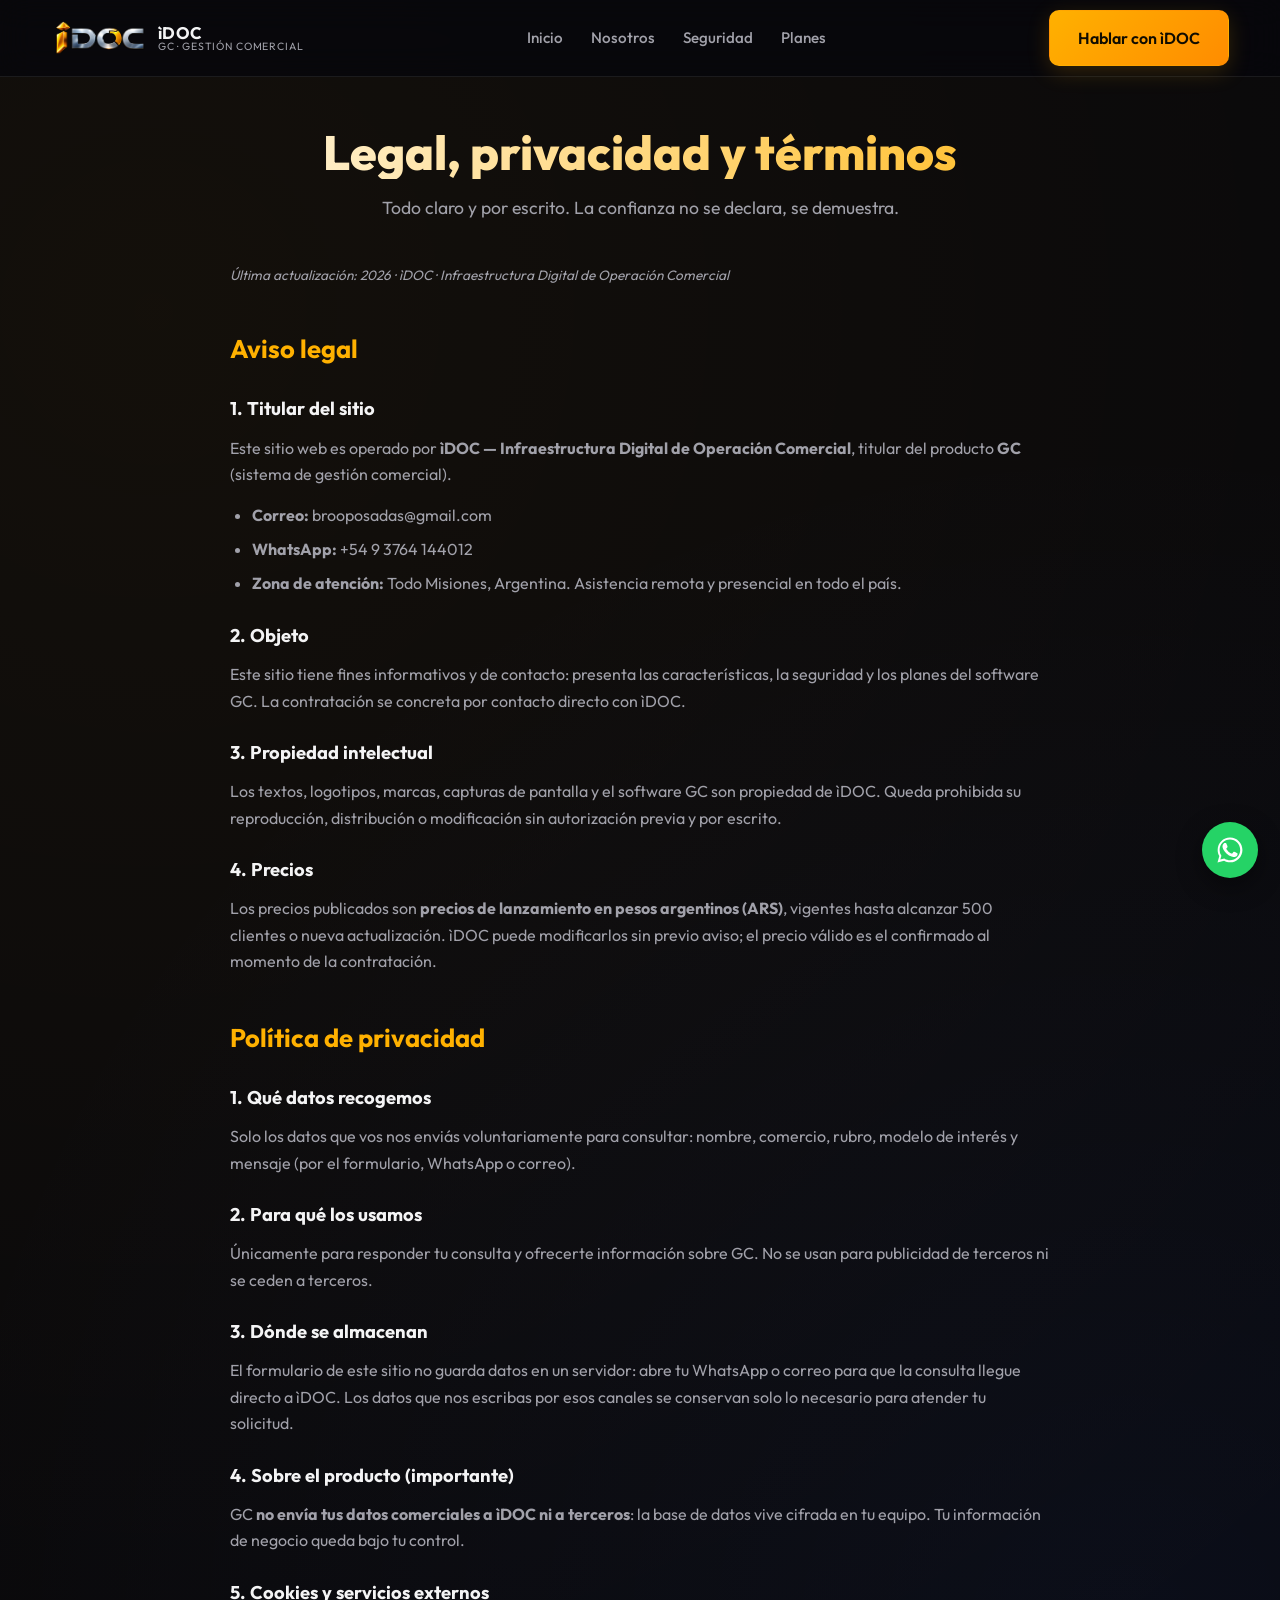
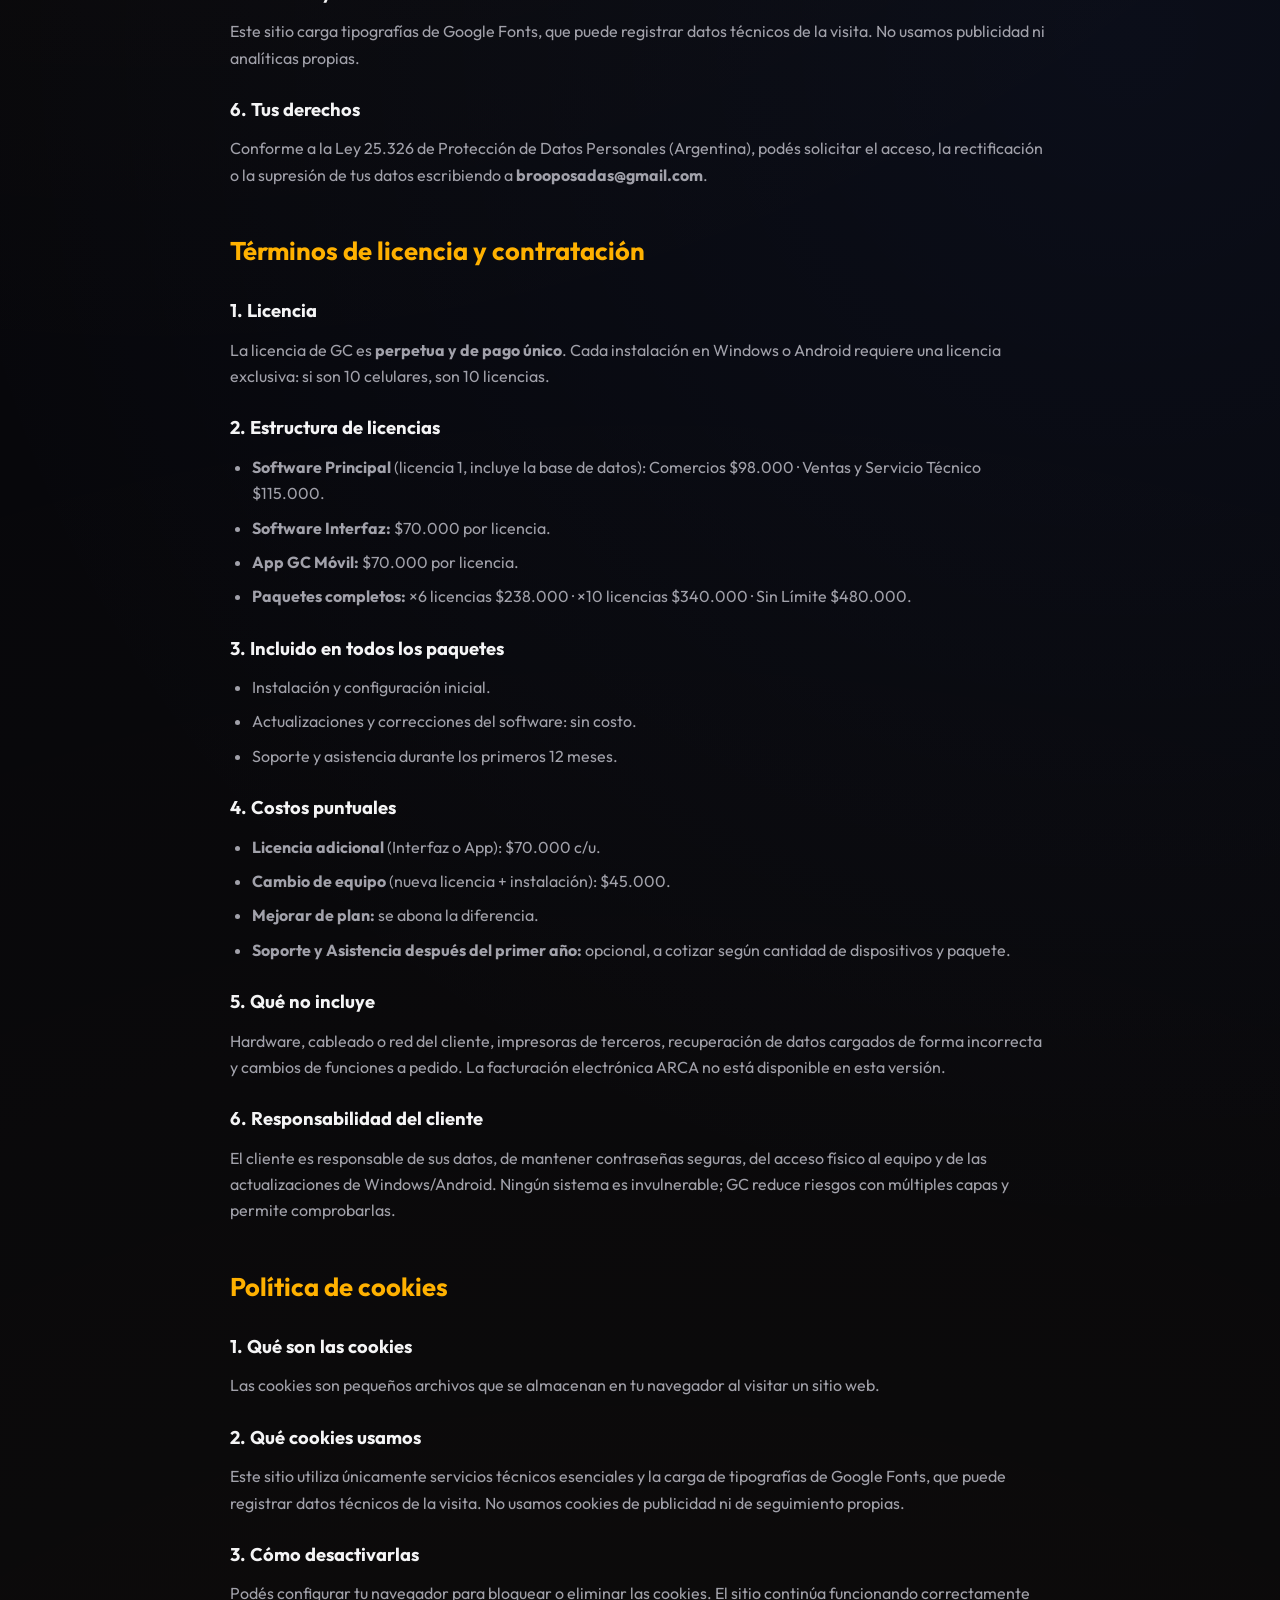
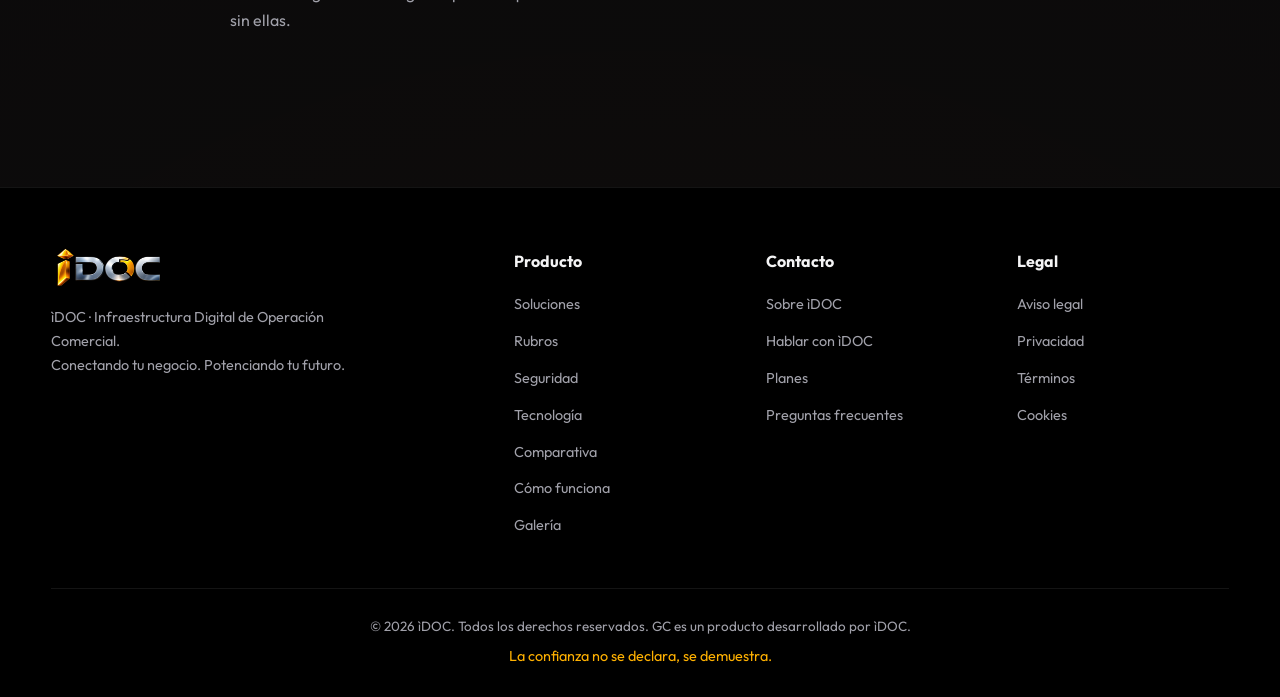
==== commit 89214934: "Agrega robots, sitemap, pagina Nosotros, PDF de seguridad, FAQ schema, OG y cookies" ====
--- a/legal.html
+++ b/legal.html
@@ -8,6 +8,11 @@
 <meta name="author" content="ìDOC">
 <link rel="canonical" href="https://rsbroo.github.io/idoc-gc/legal.html">
 <meta name="theme-color" content="#07070b">
+<meta property="og:type" content="website">
+<meta property="og:title" content="Legal, privacidad y términos · ìDOC">
+<meta property="og:description" content="Aviso legal, política de privacidad, términos de licencia y política de cookies de GC de ìDOC.">
+<meta property="og:image" content="https://rsbroo.github.io/idoc-gc/assets/img/emblema-gc.png">
+<meta property="og:url" content="https://rsbroo.github.io/idoc-gc/legal.html">
 <link rel="icon" type="image/png" href="assets/img/favicon.png">
 <link rel="apple-touch-icon" href="assets/img/apple-touch-icon.png">
 <link rel="preconnect" href="https://fonts.googleapis.com">
@@ -25,6 +30,7 @@
         </a>
         <nav class="nav-links">
             <a href="index.html">Inicio</a>
+            <a href="sobre.html">Nosotros</a>
             <a href="seguridad.html">Seguridad</a>
             <a href="planes.html">Planes</a>
         </nav>
@@ -35,6 +41,7 @@
     </div>
     <div class="container mobile-menu" id="mobileMenu">
         <a href="index.html">Inicio</a>
+        <a href="sobre.html">Nosotros</a>
         <a href="seguridad.html">Seguridad</a>
         <a href="planes.html">Planes</a>
         <a href="planes.html#contacto">Contacto</a>
@@ -128,6 +135,14 @@
 
             <h3>6. Responsabilidad del cliente</h3>
             <p>El cliente es responsable de sus datos, de mantener contraseñas seguras, del acceso físico al equipo y de las actualizaciones de Windows/Android. Ningún sistema es invulnerable; GC reduce riesgos con múltiples capas y permite comprobarlas.</p>
+
+            <h2 id="cookies">Política de cookies</h2>
+            <h3>1. Qué son las cookies</h3>
+            <p>Las cookies son pequeños archivos que se almacenan en tu navegador al visitar un sitio web.</p>
+            <h3>2. Qué cookies usamos</h3>
+            <p>Este sitio utiliza únicamente servicios técnicos esenciales y la carga de tipografías de Google Fonts, que puede registrar datos técnicos de la visita. No usamos cookies de publicidad ni de seguimiento propias.</p>
+            <h3>3. Cómo desactivarlas</h3>
+            <p>Podés configurar tu navegador para bloquear o eliminar las cookies. El sitio continúa funcionando correctamente sin ellas.</p>
 
         </div>
     </div>
@@ -157,6 +172,7 @@
             <div class="footer-links">
                 <h4>Contacto</h4>
                 <ul>
+                    <li><a href="sobre.html">Sobre ìDOC</a></li>
                     <li><a href="planes.html#contacto">Hablar con ìDOC</a></li>
                     <li><a href="planes.html">Planes</a></li>
                     <li><a href="planes.html#faq">Preguntas frecuentes</a></li>
@@ -168,6 +184,7 @@
                     <li><a href="legal.html">Aviso legal</a></li>
                     <li><a href="legal.html#privacidad">Privacidad</a></li>
                     <li><a href="legal.html#terminos">Términos</a></li>
+                    <li><a href="legal.html#cookies">Cookies</a></li>
                 </ul>
             </div>
         </div>
